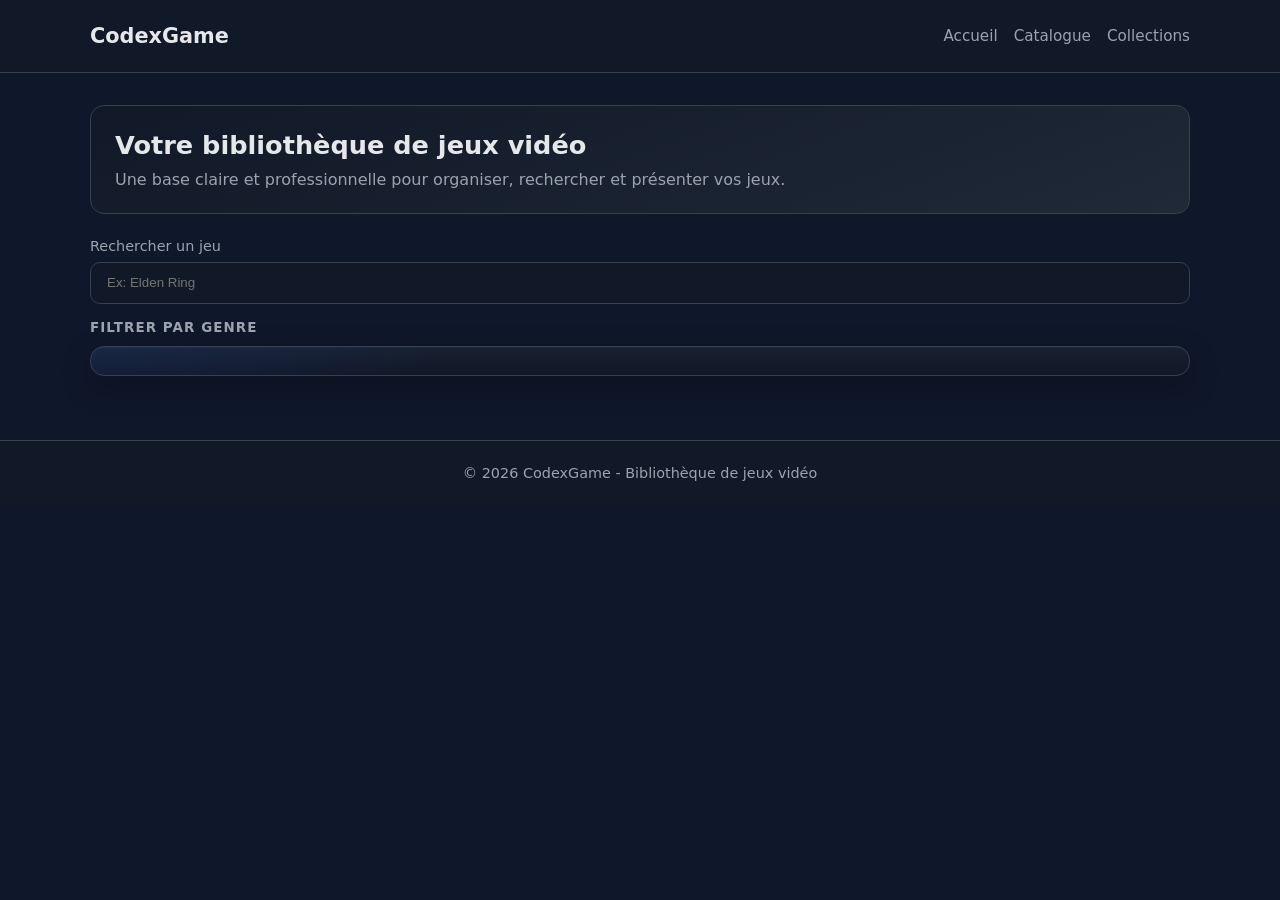
==== public/index.html @ 65bba962 "refactor(projet): refonte complète de l'architecture et de la qualité du code Restructuration - Migr" ====
<!DOCTYPE html>
<html lang="fr">
<head>
    <meta charset="UTF-8">
    <meta name="viewport" content="width=device-width, initial-scale=1.0">
    <title>CodexGame - Bibliothèque de jeux vidéo</title>
    <link rel="stylesheet" type="text/css" href="/styles/index.css">
    <script type="module" src="/src/main.js"></script>
</head>
<body>
    <div id="header-placeholder"></div>

    <main class="container">
        <section class="hero">
            <h2>Votre bibliothèque de jeux vidéo</h2>
            <p>Une base claire et professionnelle pour organiser, rechercher et présenter vos jeux.</p>
        </section>

        <section class="search-section">
            <label for="search-input" class="search-label">Rechercher un jeu</label>
            <input id="search-input" type="text" placeholder="Ex: Elden Ring" class="search-input">
            <p class="genre-label">Filtrer par genre</p>
            <div id="genre-filter" class="genre-checkboxes"></div>
        </section>
        <section id="games-grid" class="games-grid"></section>
    </main>
    <div id="footer-placeholder"></div>
</body>
</html>
---- styles/index.css ----
@import './base.css';
@import './layout.css';
@import './game-card.css';
@import './genre-filter.css';
@import './search.css';
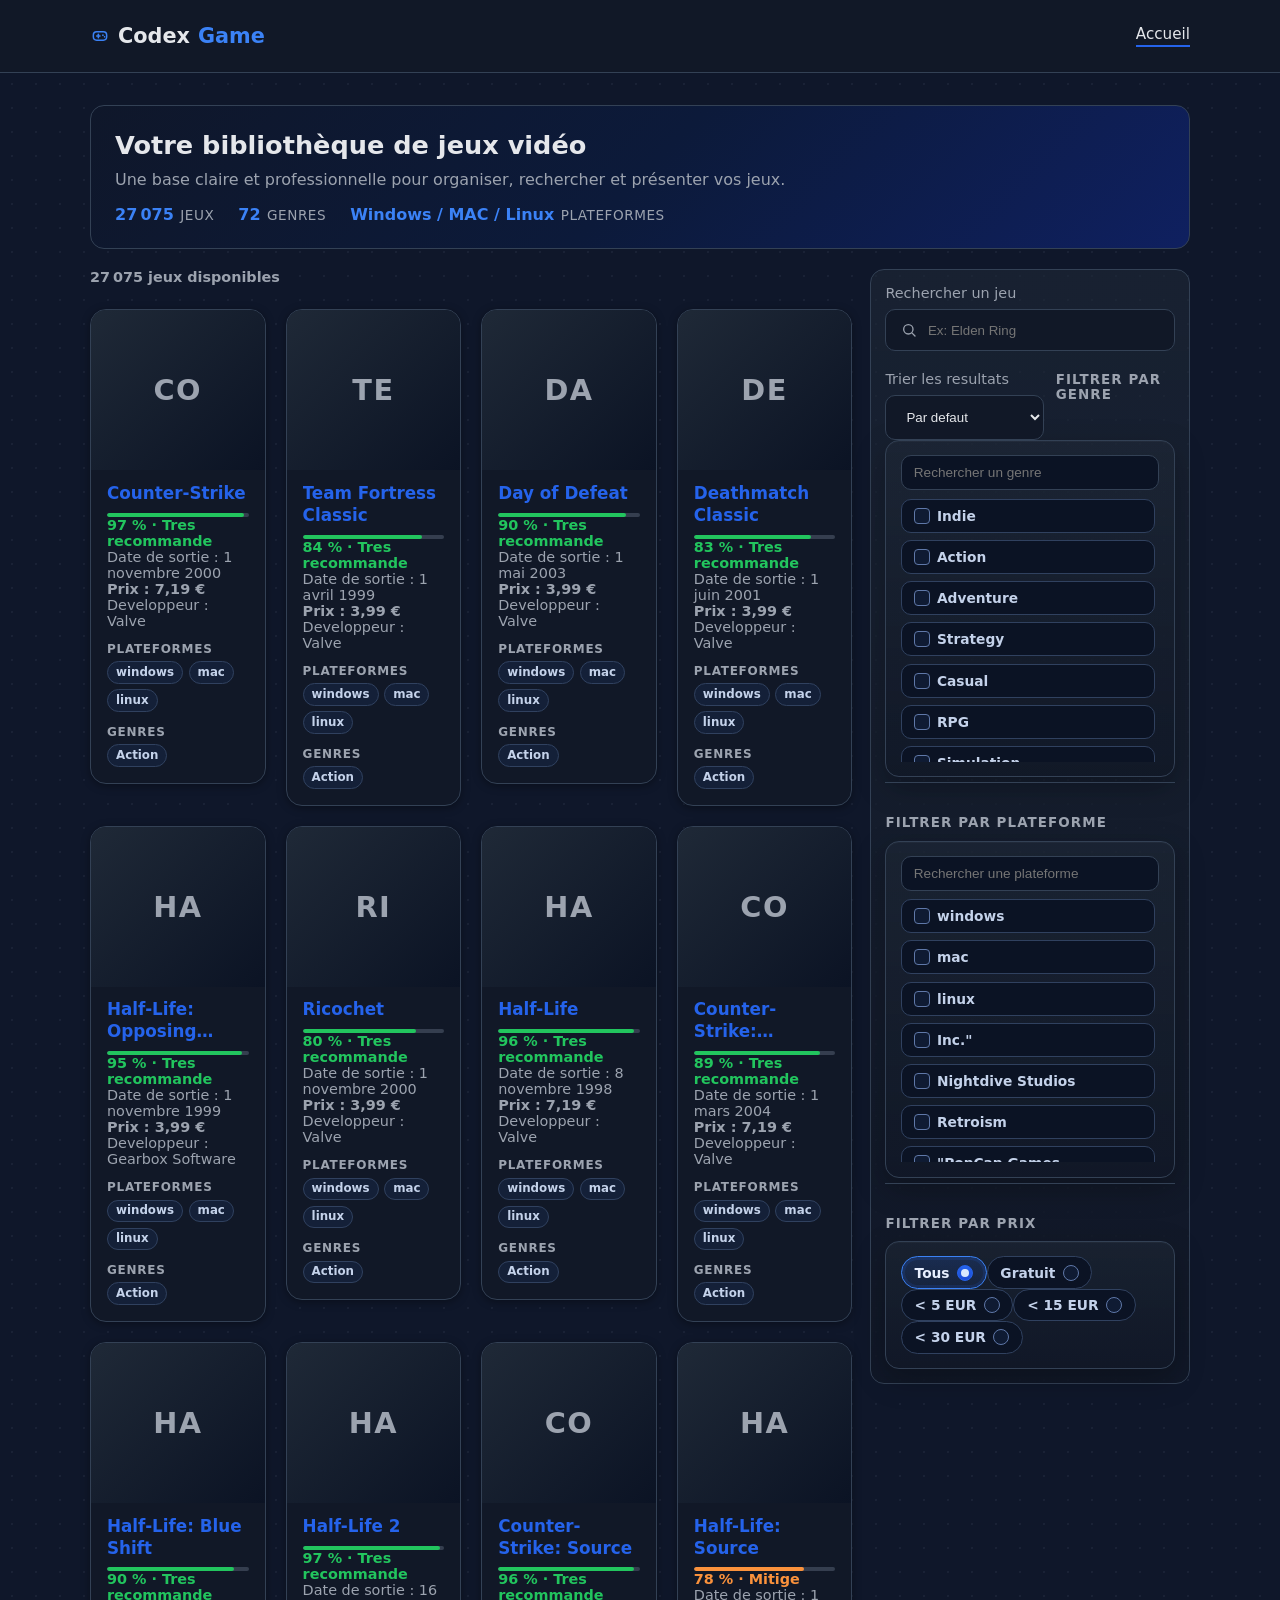
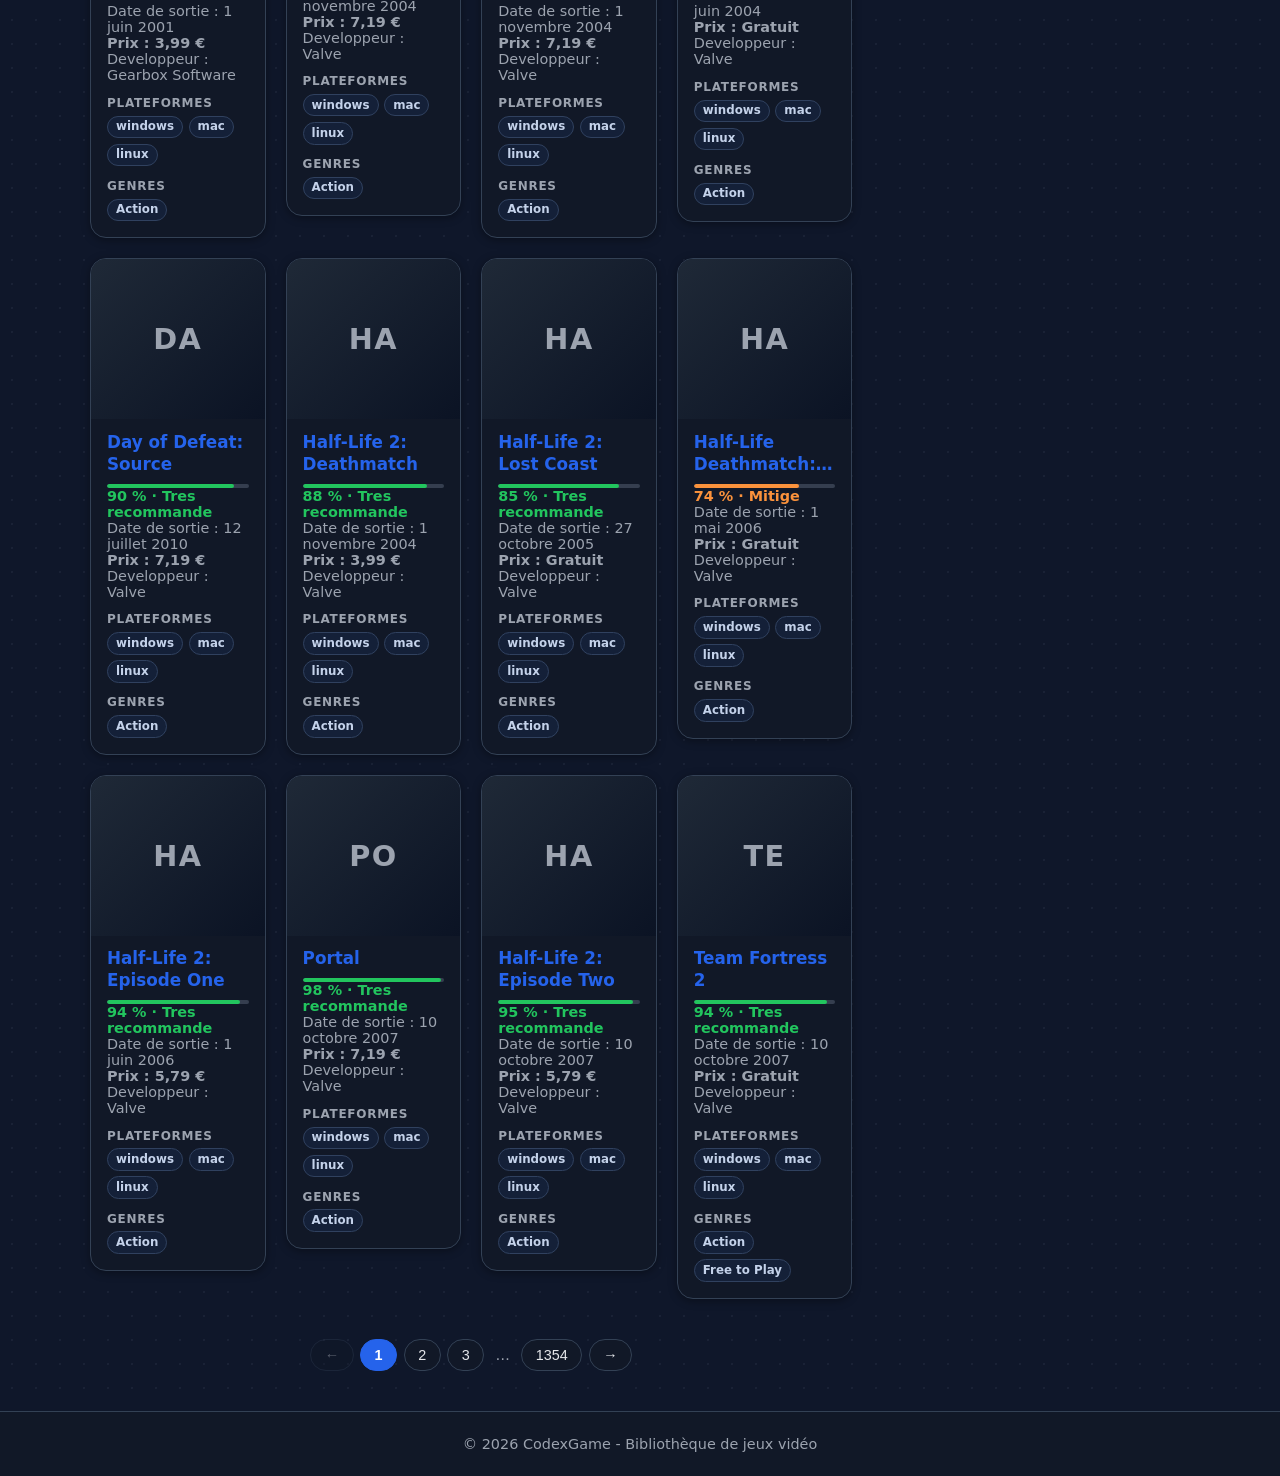
==== commit a20e55ae: "commit finale before giving" ====
--- a/public/index.html
+++ b/public/index.html
@@ -4,6 +4,10 @@
     <meta charset="UTF-8">
     <meta name="viewport" content="width=device-width, initial-scale=1.0">
     <title>CodexGame - Bibliothèque de jeux vidéo</title>
+    <link rel="icon" href="/favicon.ico">
+    <meta property="og:title" content="CodexGame - Bibliothèque de jeux vidéo">
+    <meta property="og:description" content="Explorez, recherchez et découvrez des milliers de jeux vidéo.">
+    <meta property="og:type" content="website">
     <link rel="stylesheet" type="text/css" href="/styles/index.css">
     <script type="module" src="/src/main.js"></script>
 </head>
@@ -14,15 +18,45 @@
         <section class="hero">
             <h2>Votre bibliothèque de jeux vidéo</h2>
             <p>Une base claire et professionnelle pour organiser, rechercher et présenter vos jeux.</p>
+            <div id="hero-stats" class="hero-stats"></div>
         </section>
 
-        <section class="search-section">
-            <label for="search-input" class="search-label">Rechercher un jeu</label>
-            <input id="search-input" type="text" placeholder="Ex: Elden Ring" class="search-input">
-            <p class="genre-label">Filtrer par genre</p>
-            <div id="genre-filter" class="genre-checkboxes"></div>
+        <section class="catalog-layout">
+            <div class="catalog-main">
+                <p id="results-count" class="results-count">0 jeux disponibles</p>
+                <section id="games-grid" class="games-grid"></section>
+                <div id="pagination" class="pagination"></div>
+            </div>
+
+            <aside class="search-section">
+                <label for="search-input" class="search-label">Rechercher un jeu</label>
+                <div class="search-wrapper">
+                    <svg class="search-icon" viewBox="0 0 24 24" aria-hidden="true" focusable="false">
+                        <circle cx="11" cy="11" r="7" fill="none" stroke="currentColor" stroke-width="2"></circle>
+                        <line x1="16.65" y1="16.65" x2="21" y2="21" stroke="currentColor" stroke-width="2" stroke-linecap="round"></line>
+                    </svg>
+                    <input id="search-input" type="text" placeholder="Ex: Elden Ring" class="search-input">
+                </div>
+
+                <div class="filter-section filter-section--first">
+                    <div class="filter-header">
+                        <p class="genre-label">Filtrer par genre</p>
+                        <button id="reset-filters-btn" type="button" class="reset-filters-btn hidden">Effacer les filtres</button>
+                    </div>
+                    <div id="genre-filter" class="genre-checkboxes"></div>
+                </div>
+
+                <div class="filter-section">
+                    <p class="genre-label">Filtrer par plateforme</p>
+                    <div id="platform-filter" class="genre-checkboxes"></div>
+                </div>
+
+                <div class="filter-section">
+                    <p class="genre-label">Filtrer par prix</p>
+                    <div id="price-filter" class="genre-checkboxes"></div>
+                </div>
+            </aside>
         </section>
-        <section id="games-grid" class="games-grid"></section>
     </main>
     <div id="footer-placeholder"></div>
 </body>
--- a/styles/index.css
+++ b/styles/index.css
@@ -3,3 +3,5 @@
 @import './game-card.css';
 @import './genre-filter.css';
 @import './search.css';
+@import './pagination.css';
+@import './loading.css';
